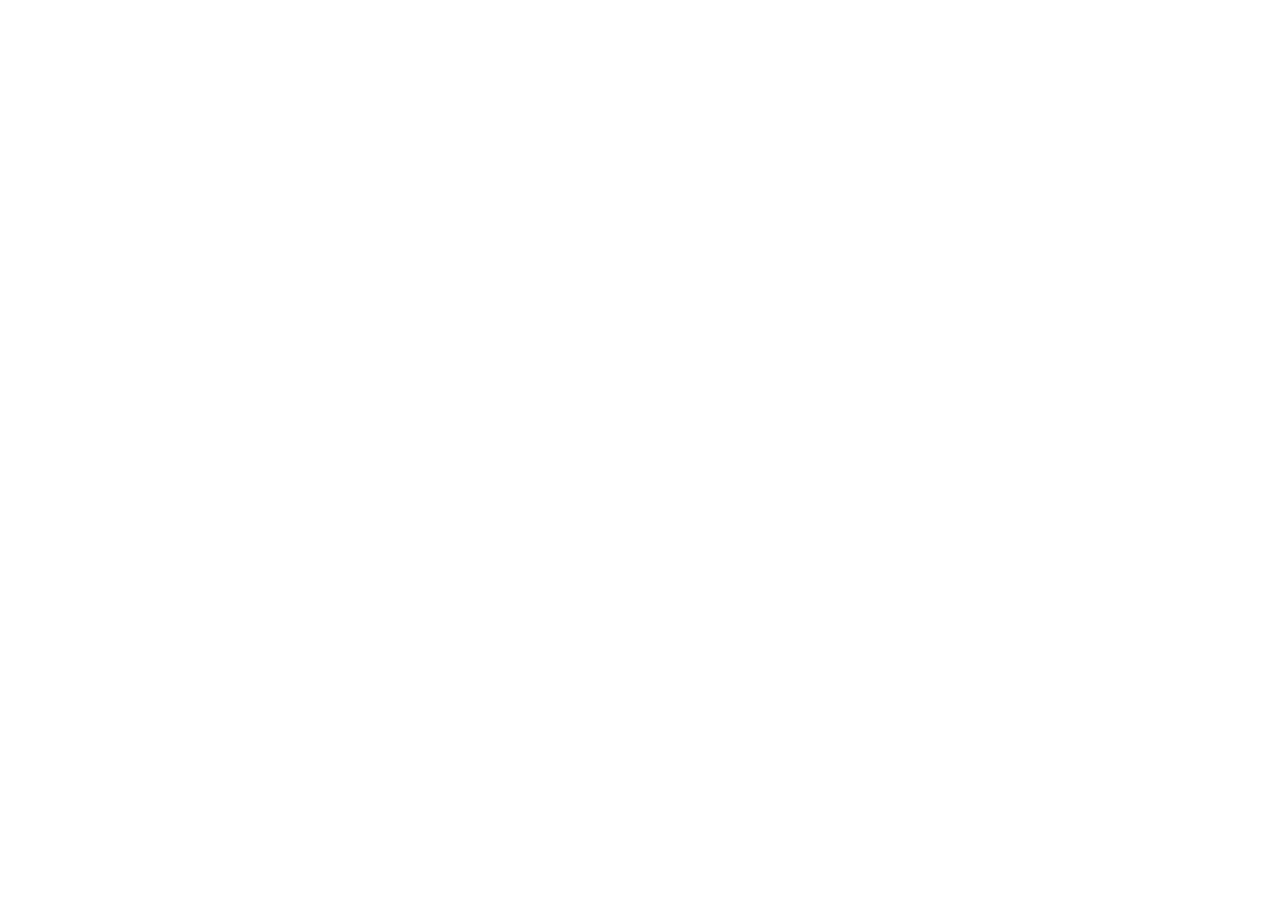
==== index.html @ 3824fddb "Added an image" ====
<!DOCTYPE html>
<html lang="en">
<head>
    <meta charset="UTF-8">
    <meta name="viewport" content="width=device-width, initial-scale=1.0">
    <title>Clone:Samsung home-page</title>
    <link rel="stylesheet" href="style.css">
</head>
<body>
    <div class="joyce">
        
    </div>
</body>
</html>
---- style.css ----
*{
    padding: 0;
    margin: 0;
    box-sizing: border-box;
}
.joyce{
    width: 100%;
}
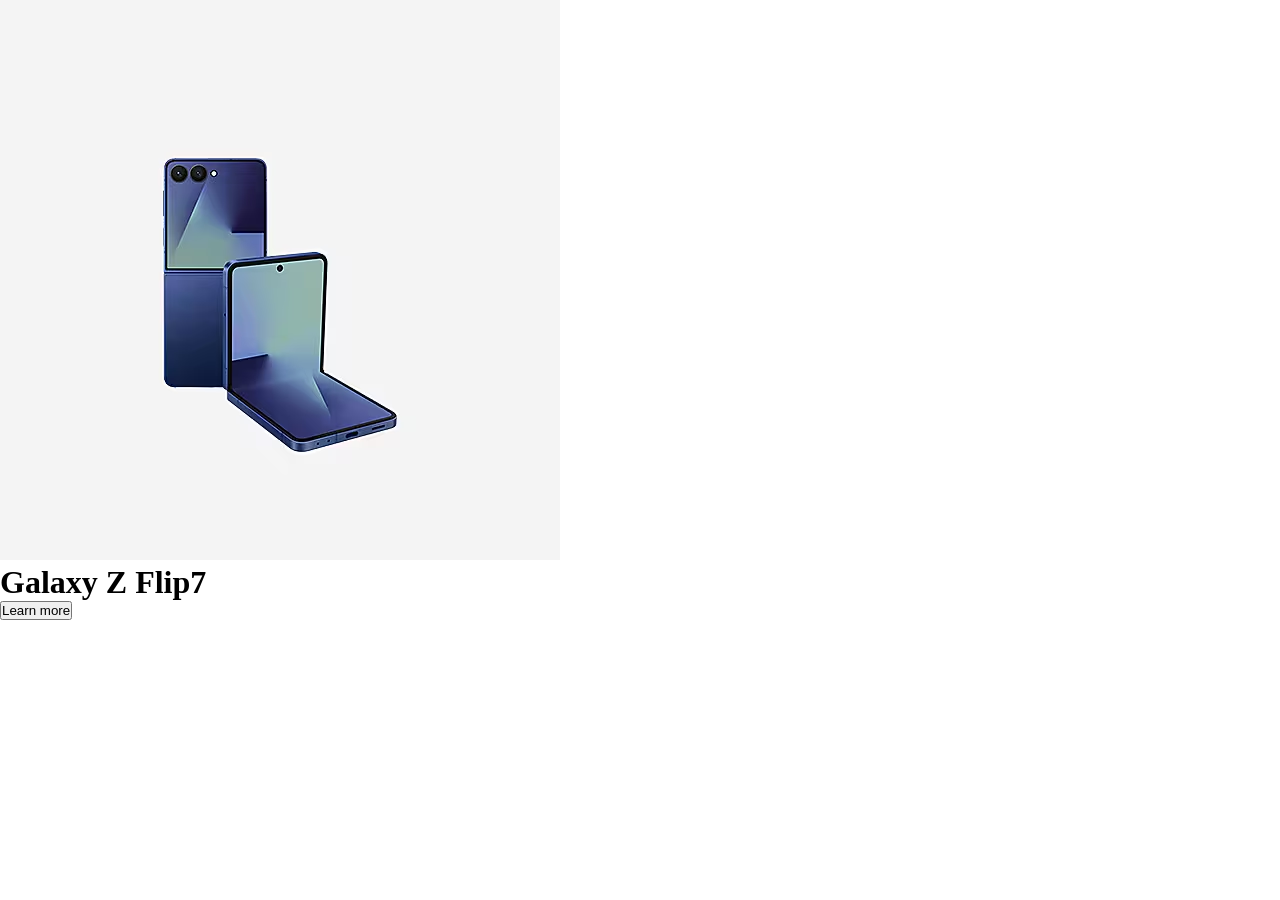
==== commit 18d86c11: "Added an image" ====
--- a/index.html
+++ b/index.html
@@ -8,7 +8,13 @@
 </head>
 <body>
     <div class="joyce">
-        
+        <div class="samsung1">
+            <img src="./Galaxy-Z-Flip7_Home_Feature_Card_560x560.avif" alt="" class="samsung1-img">   
+            <div class="samsung1-text">
+                <h1>Galaxy Z Flip7</h1>
+                <button class="samsung1-btn">Learn more</button>
+           </div>
+           <div class=""
     </div>
 </body>
 </html>
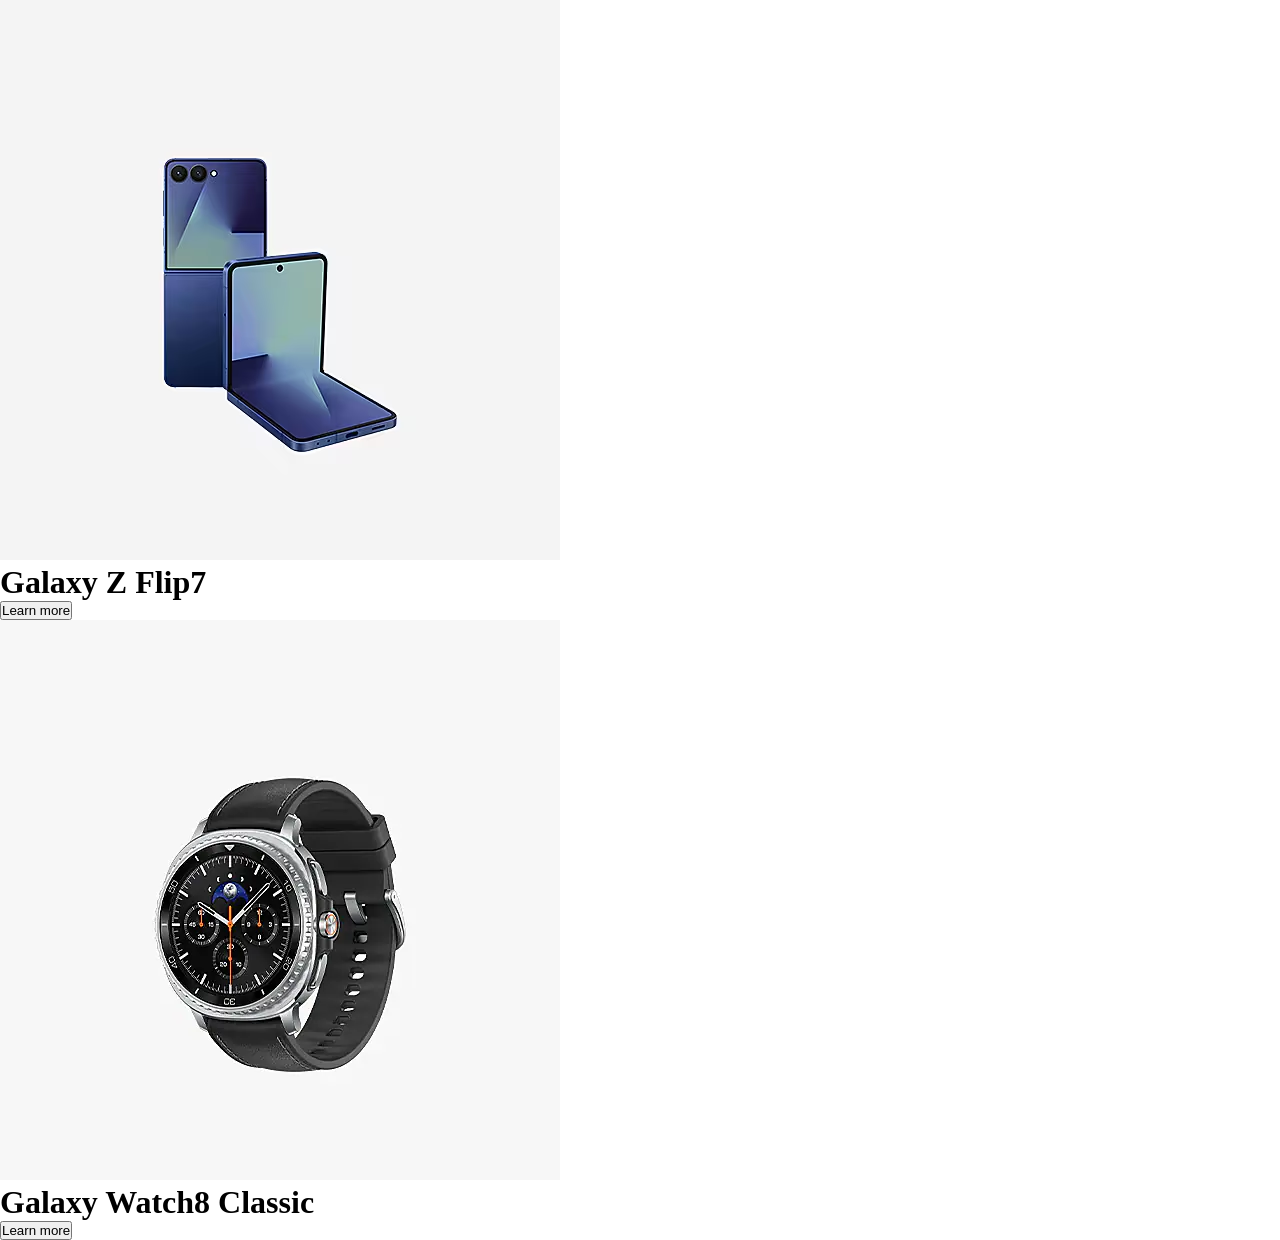
==== commit 1be36cc6: "Added an image" ====
--- a/index.html
+++ b/index.html
@@ -14,7 +14,13 @@
                 <h1>Galaxy Z Flip7</h1>
                 <button class="samsung1-btn">Learn more</button>
            </div>
-           <div class=""
+           <div class="samsung2">
+            <img src="./HOME_Feature-Card_Galaxy-Watch8-Classic_560x560.webp" alt="" class="samsung2-img">
+            <div class="samsung2-text">
+                <h1>Galaxy Watch8 Classic</h1>
+                <button class="samsung2-btn">Learn more</button>
+           </div>
+           
     </div>
 </body>
 </html>
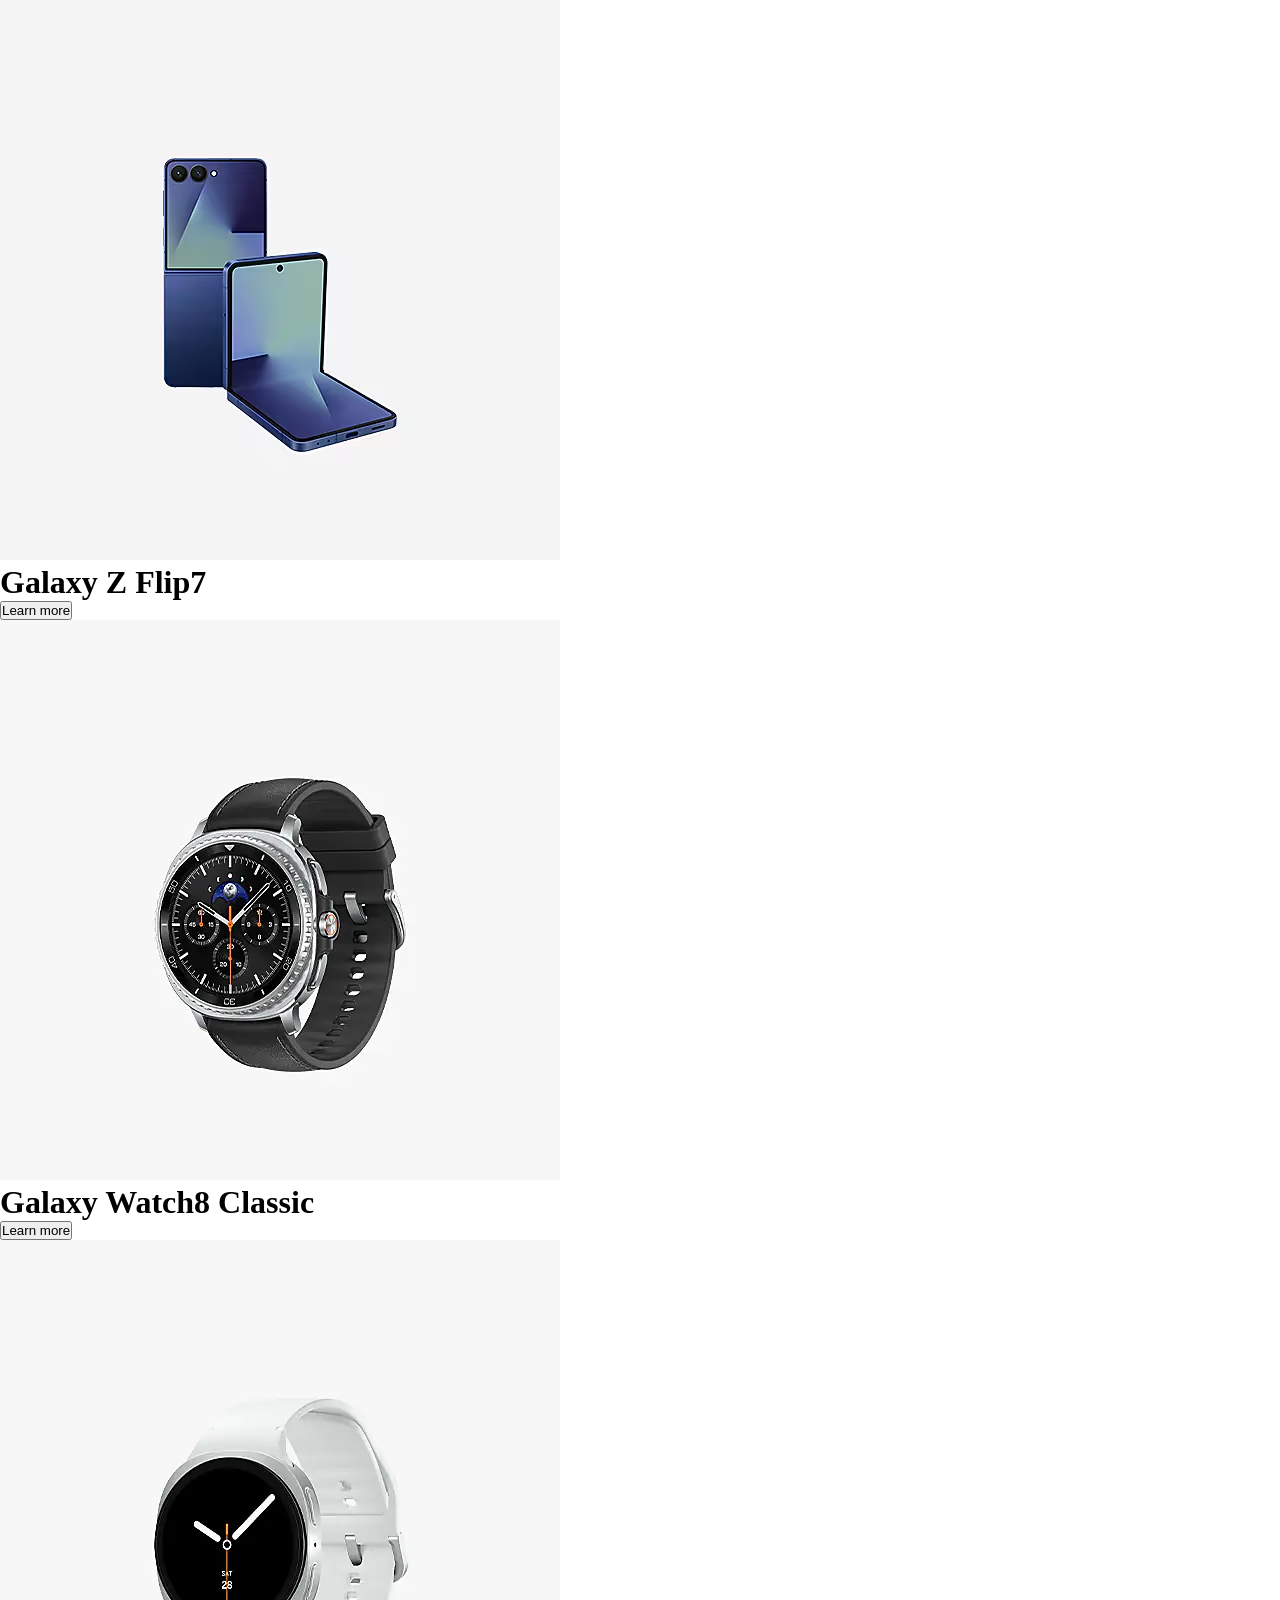
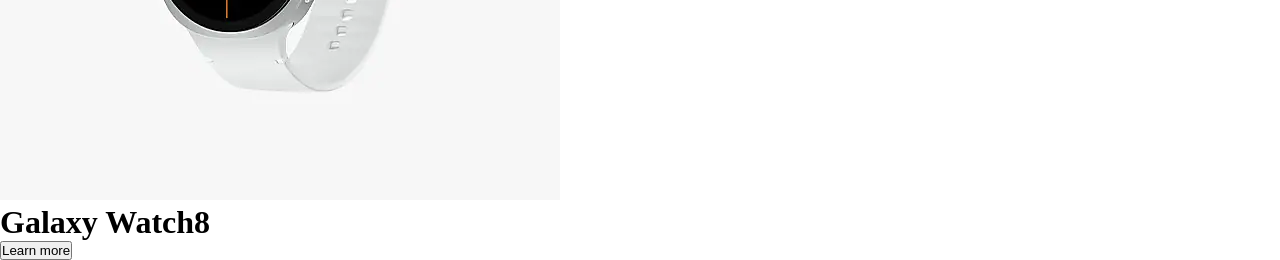
==== commit 91e3b4a2: "Added a replay image" ====
--- a/index.html
+++ b/index.html
@@ -20,6 +20,12 @@
                 <h1>Galaxy Watch8 Classic</h1>
                 <button class="samsung2-btn">Learn more</button>
            </div>
+           <div class="samsung3">
+            <img src="./HOME_Feature-Card_Galaxy-Watch8_560x560.webp" alt="" class="samsung3-img">
+            <div class="samsung3-text">
+                <h1>Galaxy Watch8</h1>
+                <button class="samsung3-btn">Learn more</button>
+           </div>
            
     </div>
 </body>
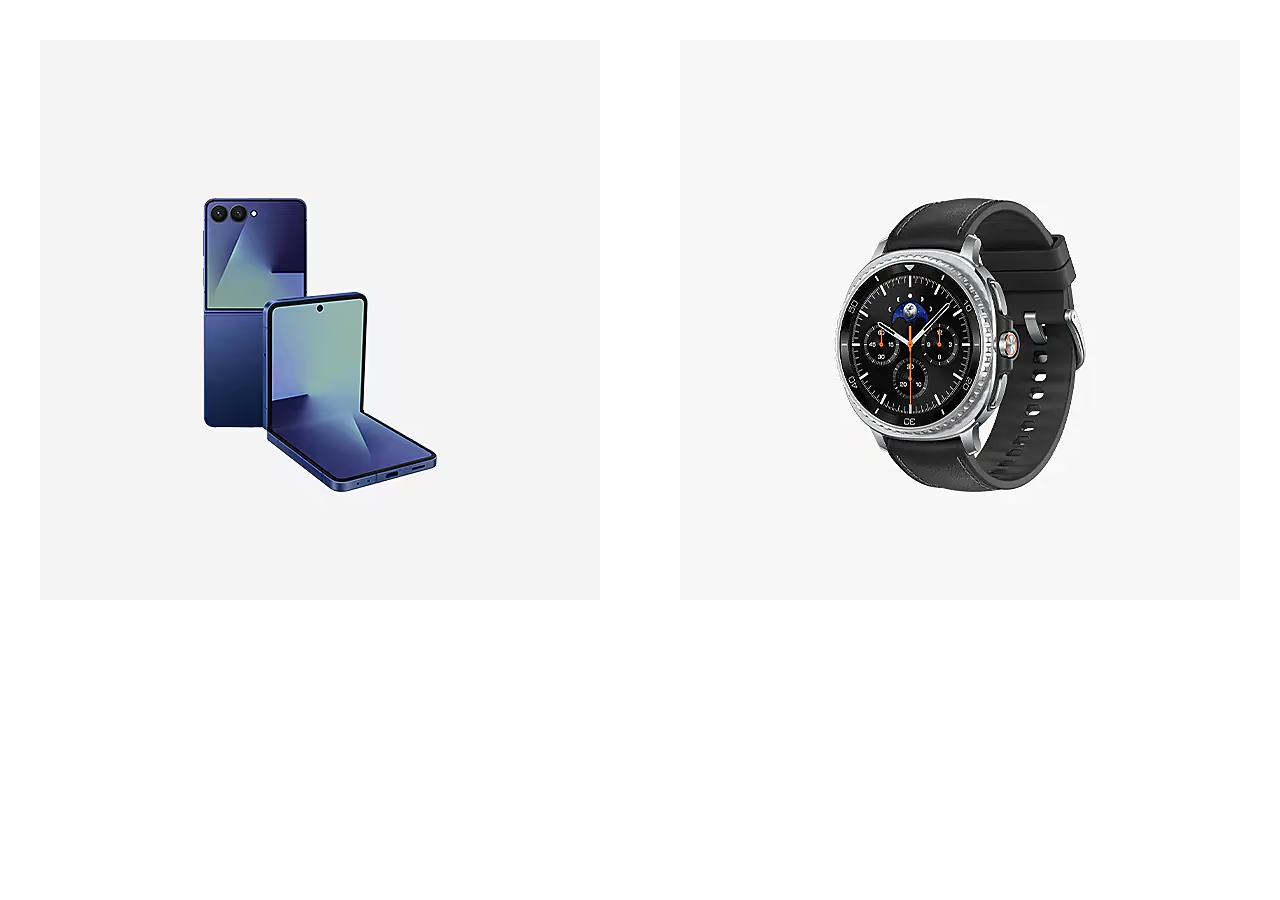
==== commit 4a938b7c: "Added" ====
--- a/index.html
+++ b/index.html
@@ -9,24 +9,18 @@
 <body>
     <div class="joyce">
         <div class="samsung1">
-            <img src="./Galaxy-Z-Flip7_Home_Feature_Card_560x560.avif" alt="" class="samsung1-img">   
-            <div class="samsung1-text">
-                <h1>Galaxy Z Flip7</h1>
-                <button class="samsung1-btn">Learn more</button>
-           </div>
-           <div class="samsung2">
+            <img src="./Galaxy-Z-Flip7_Home_Feature_Card_560x560.avif" alt="" class="samsung1-img">
+        </div>
+        <div class="samsung2">
             <img src="./HOME_Feature-Card_Galaxy-Watch8-Classic_560x560.webp" alt="" class="samsung2-img">
-            <div class="samsung2-text">
-                <h1>Galaxy Watch8 Classic</h1>
-                <button class="samsung2-btn">Learn more</button>
-           </div>
-           <div class="samsung3">
+        </div>
+        <div class="samsung3">
             <img src="./HOME_Feature-Card_Galaxy-Watch8_560x560.webp" alt="" class="samsung3-img">
-            <div class="samsung3-text">
-                <h1>Galaxy Watch8</h1>
-                <button class="samsung3-btn">Learn more</button>
-           </div>
-           
+        </div>
+        <div class="samsung4">
+            <img src="./Replay_Galaxy-Z-Flip7_Home_Feature_Card_560x560.avif" alt="" class="samsung4-img">
+        </div>
     </div>
+
 </body>
 </html>
--- a/style.css
+++ b/style.css
@@ -4,5 +4,43 @@
     box-sizing: border-box;
 }
 .joyce{
-    width: 100%;
+    display: flex;
+    margin: auto;
+    width: 200%;
+}
+.samsung1{
+    display: flex;
+    width: 25%;
+    text-align: center;
+    margin: 40px;
+}
+.samsung2{
+    display: flex;
+    width: 25%;
+    text-align: center;
+    margin: 40px;
+}
+.samsung3{
+    display: flex;
+    width: 25%;
+    text-align: center;
+    margin: 40px;
+}
+.samsung4{
+    display: flex;
+    width: 25%;
+    text-align: center;
+    margin: 40px;
+}
+.samsung1-img{
+    size: 10%;
+}
+.samsung2-img{
+    size: 10%;
+}
+.samsung3-img{
+    size: 10%;
+}
+.samsung4-img{
+    size: 10%;
 }
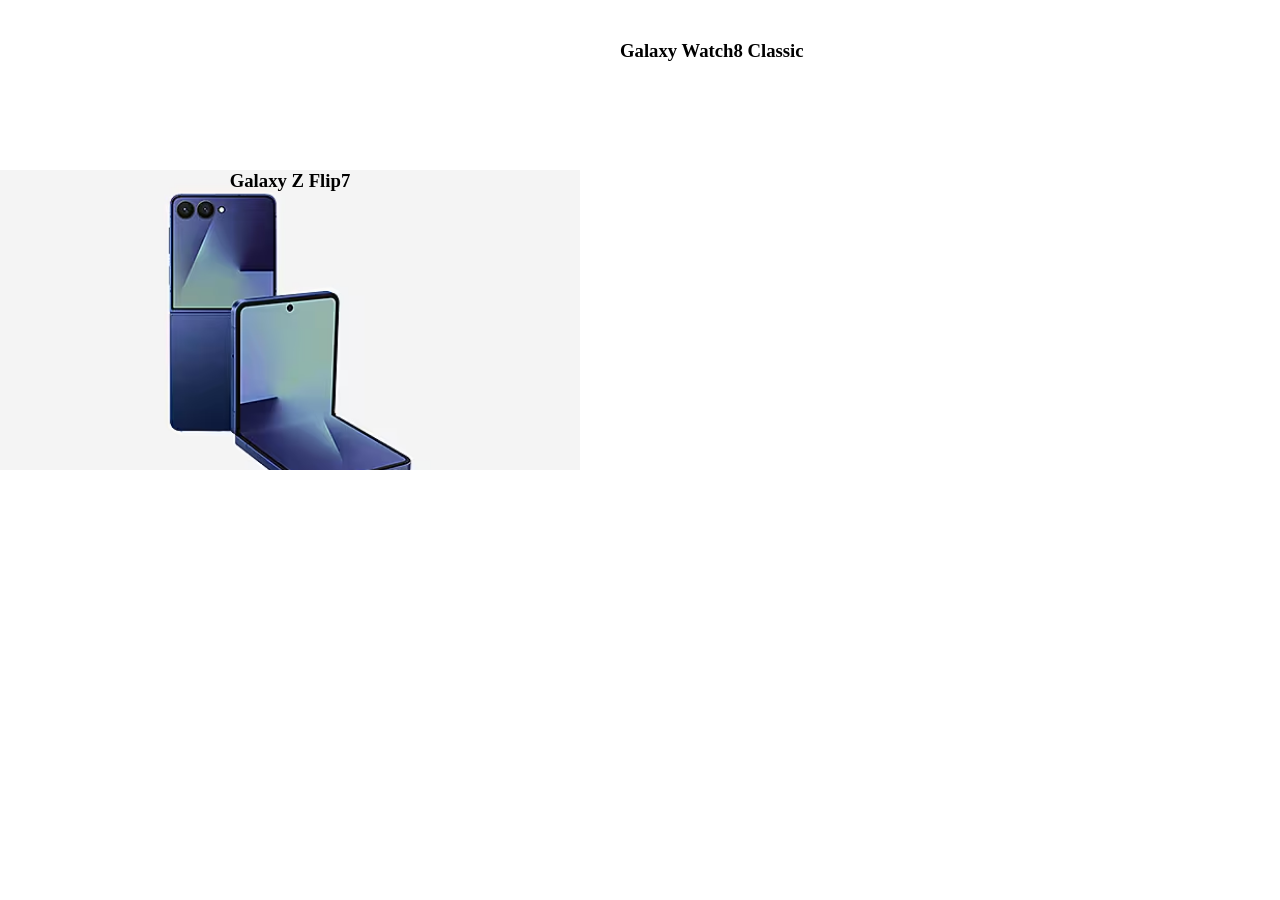
==== commit e154f6f8: "added" ====
--- a/index.html
+++ b/index.html
@@ -9,10 +9,10 @@
 <body>
     <div class="joyce">
         <div class="samsung1">
-            <img src="./Galaxy-Z-Flip7_Home_Feature_Card_560x560.avif" alt="" class="samsung1-img">
+            <h3 class="samsung1-heading">Galaxy Z Flip7</h3>
         </div>
         <div class="samsung2">
-            <img src="./HOME_Feature-Card_Galaxy-Watch8-Classic_560x560.webp" alt="" class="samsung2-img">
+            <h3 class="samsung2-heading">Galaxy Watch8 Classic</h3>
         </div>
         <div class="samsung3">
             <img src="./HOME_Feature-Card_Galaxy-Watch8_560x560.webp" alt="" class="samsung3-img">
--- a/style.css
+++ b/style.css
@@ -9,10 +9,13 @@
     width: 200%;
 }
 .samsung1{
-    display: flex;
+    background-image: url(./Galaxy-Z-Flip7_Home_Feature_Card_560x560.avif); 
     width: 25%;
     text-align: center;
-    margin: 40px;
+    margin: auto;
+    height: 300px;
+    background-size: cover;
+    background-position: center;
 }
 .samsung2{
     display: flex;
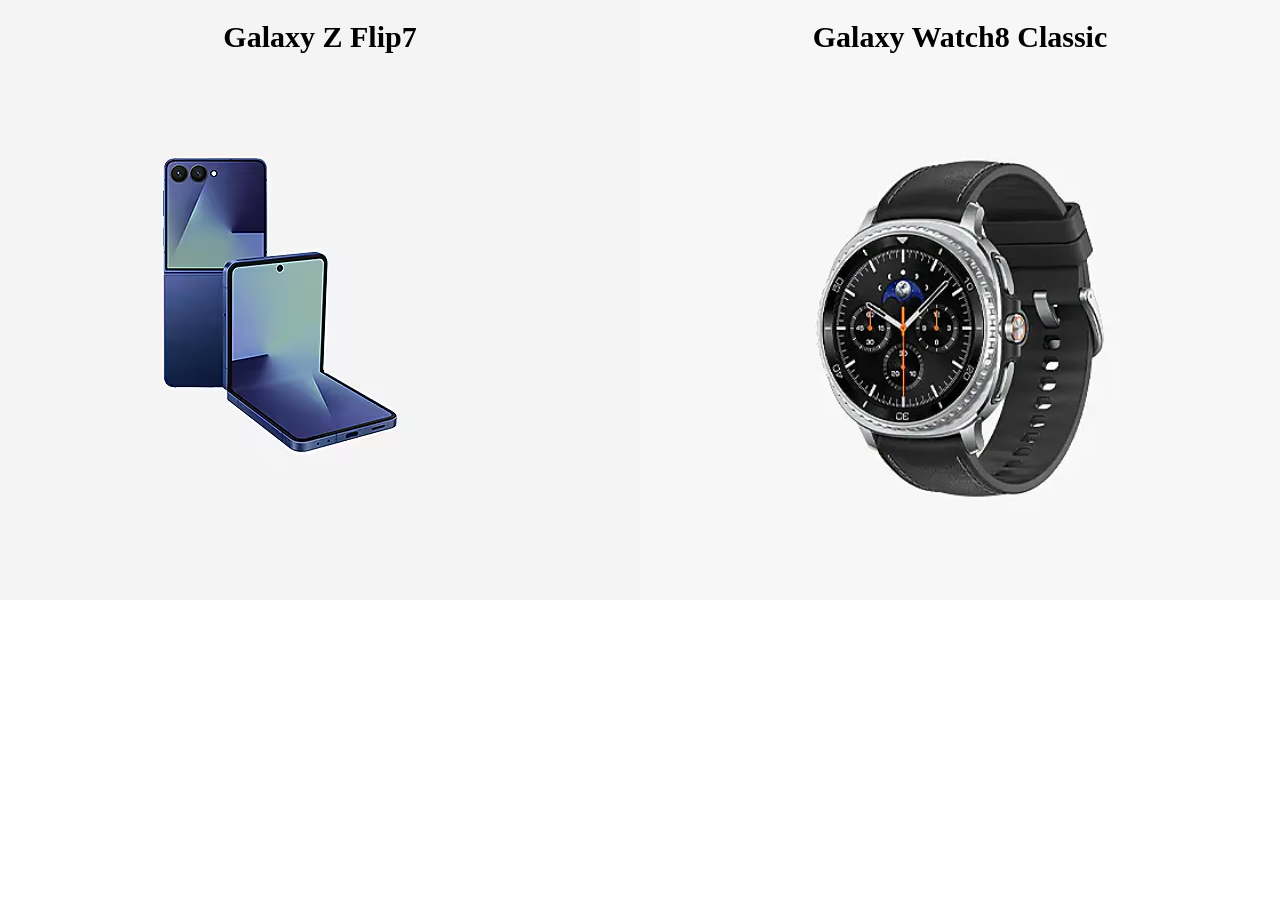
==== commit 2fb6b86b: "Added" ====
--- a/index.html
+++ b/index.html
@@ -8,19 +8,21 @@
 </head>
 <body>
     <div class="joyce">
-        <div class="samsung1">
-            <h3 class="samsung1-heading">Galaxy Z Flip7</h3>
+            <div class="samsung1">
+            <h3 class="samsung-heading">Galaxy Z Flip7</h3>
         </div>
         <div class="samsung2">
-            <h3 class="samsung2-heading">Galaxy Watch8 Classic</h3>
+            <h3 class="samsung-heading">Galaxy Watch8 Classic</h3>
         </div>
         <div class="samsung3">
-            <img src="./HOME_Feature-Card_Galaxy-Watch8_560x560.webp" alt="" class="samsung3-img">
+            <h3 class="samsung-heading">Galaxy Watch8</h3>
         </div>
         <div class="samsung4">
-            <img src="./Replay_Galaxy-Z-Flip7_Home_Feature_Card_560x560.avif" alt="" class="samsung4-img">
+            <h3 class="samsung.heading">Unpacked Replay</h3>
         </div>
+        
     </div>
+
 
 </body>
 </html>
--- a/style.css
+++ b/style.css
@@ -13,27 +13,34 @@
     width: 25%;
     text-align: center;
     margin: auto;
-    height: 300px;
+    height: 600px;
+}
+.samsung2{
+    background-image: url(./HOME_Feature-Card_Galaxy-Watch8-Classic_560x560.webp);
+    width: 25%;
+    text-align: center;
+    margin: auto;
+    height: 600px;
     background-size: cover;
     background-position: center;
 }
-.samsung2{
-    display: flex;
+.samsung3{
+    background-image: url(./HOME_Feature-Card_Galaxy-Watch8_560x560.webp);
     width: 25%;
     text-align: center;
-    margin: 40px;
+    margin: auto;
+    height: 600px;
+    background-size: cover;
+    background-position: center;
 }
-.samsung3{
-    display: flex;
+.samsung4{
+    background-image: url(./Replay_Galaxy-Z-Flip7_Home_Feature_Card_560x560.avif);
     width: 25%;
     text-align: center;
-    margin: 40px;
-}
-.samsung4{
-    display: flex;
-    width: 25%;
-    text-align: center;
-    margin: 40px;
+    margin: auto;
+    height: 600px;
+    background-size: cover;
+    background-position: center;
 }
 .samsung1-img{
     size: 10%;
@@ -45,5 +52,17 @@
     size: 10%;
 }
 .samsung4-img{
-    size: 10%;
+    size: 20%;
+}
+.samsung-heading{
+    font-size: 30px;
+    font-weight: 600;
+    color: black;
+    margin-top: 20px;
+}
+.samsung.heading{
+    font-size: 20px;
+    font-weight: 600;
+    color: white;
+    margin-top: 20px;
 }
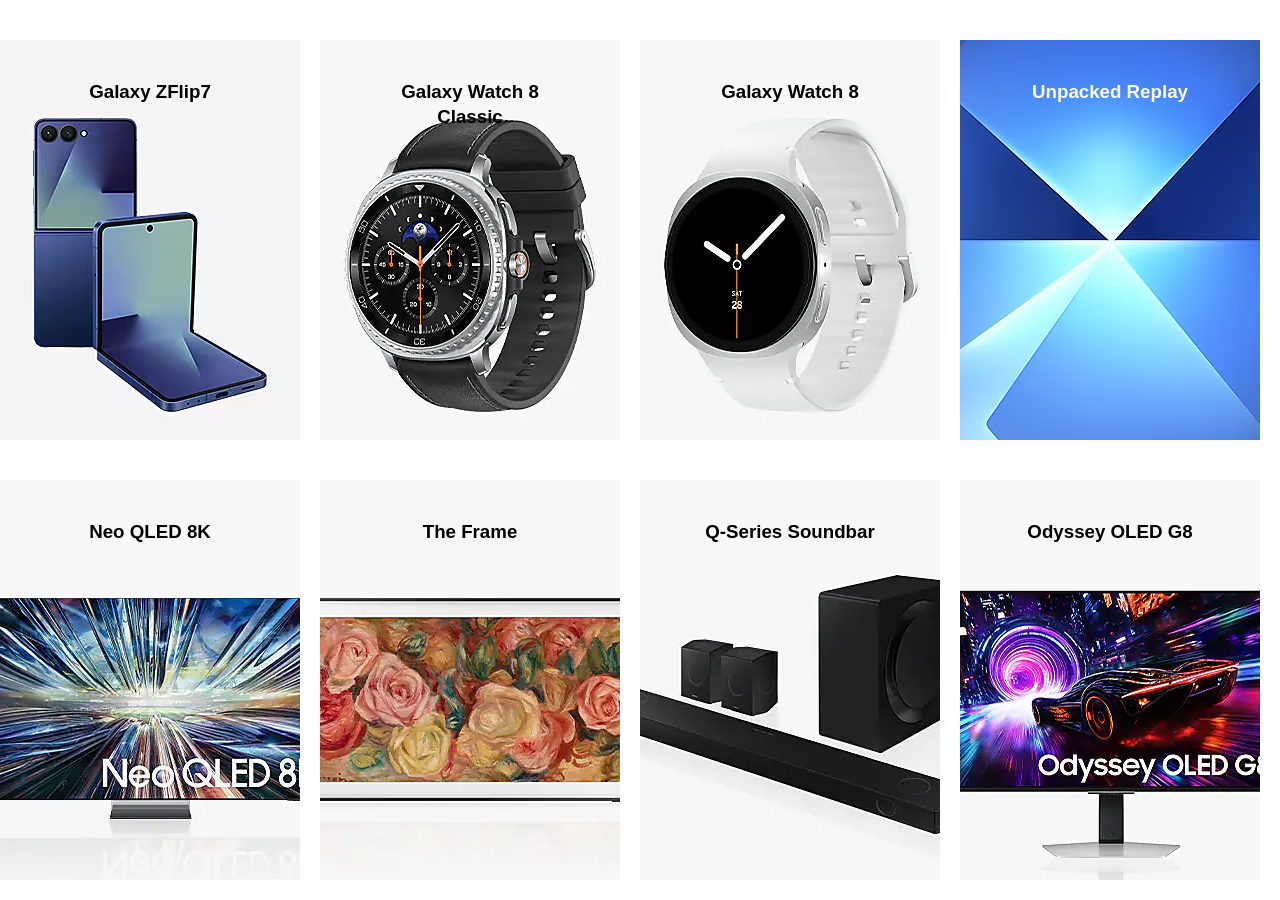
==== commit 8eb6526e: "Added all" ====
--- a/index.html
+++ b/index.html
@@ -1,28 +1,46 @@
 <!DOCTYPE html>
 <html lang="en">
+
 <head>
     <meta charset="UTF-8">
     <meta name="viewport" content="width=device-width, initial-scale=1.0">
     <title>Clone:Samsung home-page</title>
     <link rel="stylesheet" href="style.css">
 </head>
+
 <body>
     <div class="joyce">
+        <div class="container_joyce">
             <div class="samsung1">
-            <h3 class="samsung-heading">Galaxy Z Flip7</h3>
+                <h3 class="samsung-heading">Galaxy ZFlip7</h3>
+            </div>
+            <div class="samsung2">
+                <h3 class="samsung-heading">Galaxy Watch 8 Classic</h3>
+            </div>
+            <div class="samsung3">
+                <h3 class="samsung-heading">Galaxy Watch 8</h3>
+            </div>
+            <div class="samsung4">
+                <h3 class="text-wrap">Unpacked Replay</h3>
+            </div>
         </div>
-        <div class="samsung2">
-            <h3 class="samsung-heading">Galaxy Watch8 Classic</h3>
-        </div>
-        <div class="samsung3">
-            <h3 class="samsung-heading">Galaxy Watch8</h3>
-        </div>
-        <div class="samsung4">
-            <h3 class="samsung.heading">Unpacked Replay</h3>
-        </div>
-        
     </div>
 
-
+    <div class="joyce2">
+        <div class="container_joyce2">
+            <div class="MDVD1">
+                <h3 class="MDVD_heading">Neo QLED 8K</h3>
+            </div>
+            <div class="MDVD2">
+                <h3 class="MDVD_heading">The Frame</h3>
+            </div>
+            <div class="MDVD3">
+                <h3 class="MDVD_heading">Q-Series Soundbar</h3>
+            </div>
+            <div class="MDVD4">
+                <h3 class="MDVD_heading">Odyssey OLED G8</h3>
+            </div>
+        </div>
+    </div>
 </body>
 </html>
--- a/style.css
+++ b/style.css
@@ -5,64 +5,152 @@
 }
 .joyce{
     display: flex;
-    margin: auto;
-    width: 200%;
+    width: 100%;
+    padding: auto;
+}
+.container_joyce{
+    display: flex;
+    width: 100%;
 }
 .samsung1{
-    background-image: url(./Galaxy-Z-Flip7_Home_Feature_Card_560x560.avif); 
-    width: 25%;
+    height: 400px;
+    margin-top: 40px;
+    width: 25%; 
+    background-image: url(./Galaxy-Z-Flip7_Home_Feature_Card_560x560.avif   );
+    background-position: center;
+    background-image: center; ;
+    padding-left: 50px;
+    padding-right: 50px;
+    padding-top: 20px;
     text-align: center;
-    margin: auto;
-    height: 600px;
+    margin-right: 20px;
 }
 .samsung2{
+    height: 400px;
+    margin-top: 40px;
+    width: 25%;
     background-image: url(./HOME_Feature-Card_Galaxy-Watch8-Classic_560x560.webp);
+    background-position: center;
+    background-image: center; ;
+    padding-left: 50px;
+    padding-right: 50px;
+    padding-top: 20px;
+    text-align: center;
+    margin-right: 20px;
+}
+
+.samsung3{
+    height: 400px;
+    margin-top: 40px;
     width: 25%;
+    background-image: url(./HOME_Feature-Card_Galaxy-Watch8_560x560.webp    );
+    background-position: center;
+    background-image: center; ;
+    padding-left: 50px;
+    padding-right: 50px;
+    padding-top: 20px;
     text-align: center;
-    margin: auto;
-    height: 600px;
-    background-size: cover;
-    background-position: center;
-}
-.samsung3{
-    background-image: url(./HOME_Feature-Card_Galaxy-Watch8_560x560.webp);
-    width: 25%;
-    text-align: center;
-    margin: auto;
-    height: 600px;
-    background-size: cover;
-    background-position: center;
+    margin-right: 20px;
 }
 .samsung4{
+    height: 400px;
+    margin-top: 40px;
+    width: 25%;
     background-image: url(./Replay_Galaxy-Z-Flip7_Home_Feature_Card_560x560.avif);
-    width: 25%;
+    background-position: center;
+    background-image: center; ;
+    padding-left: 50px;
+    padding-right: 50px;
+    padding-top: 20px;
     text-align: center;
-    margin: auto;
-    height: 600px;
-    background-size: cover;
-    background-position: center;
-}
-.samsung1-img{
-    size: 10%;
-}
-.samsung2-img{
-    size: 10%;
-}
-.samsung3-img{
-    size: 10%;
-}
-.samsung4-img{
-    size: 20%;
+    margin-right: 20px;
 }
 .samsung-heading{
-    font-size: 30px;
-    font-weight: 600;
-    color: black;
+    font-size: 1.66667;
+    font-weight: 700;
+    color: #000;
+    margin-top: 20px;
+    font-family: 'SamsungSharpSans', arial, sans-serif;
+    line-height: 1.333;
+}
+.text-wrap{
+    font-size: 1.66667;
+    font-weight: 700;
+    color: #fff;
+    margin-top: 20px;
+    font-family: 'SamsungSharpSans', arial, sans-serif;
+    line-height: 1.333;
+}
+.container_joyce h3{
+    font-size: 1.66667;
+    font-weight: 700;   
     margin-top: 20px;
 }
-.samsung.heading{
-    font-size: 20px;
-    font-weight: 600;
-    color: white;
+.joyce2{
+    display: flex;
+    padding: auto;
+}
+.container_joyce2{
+    display: flex;
+    width: 100%;
+}
+.MDVD1{
+    height: 400px;
+    margin-top: 40px;
+    width: 30%;
+    background-image: url(./MDVD_Feature_Card1_560X560.webp);
+    background-position: center;
+    background-image: center; ;
+    padding-left: 50px;
+    padding-right: 50px;
+    padding-top: 20px;
+    text-align: center;
+    margin-right: 20px;
+}
+.MDVD2{
+    height: 400px;
+    margin-top: 40px;
+    width: 30%;
+    background-image: url(./MDVD_Feature_Card2_560X560.webp);
+    background-position: center;
+    background-image: center; ;
+    padding-left: 50px;
+    padding-right: 50px;
+    padding-top: 20px;
+    text-align: center;
+    margin-right: 20px;
+}
+.MDVD3{
+    height: 400px;
+    margin-top: 40px;
+    width: 30%;
+    background-image: url(./MDVD_Feature_Card3_560X560.webp);
+    background-position: center;
+    background-image: center;
+    padding-left: 50px;
+    padding-right: 50px;
+    padding-top: 20px;
+    text-align: center;
+    margin-right: 20px;
+}
+.MDVD4{
+    height: 400px;
+    margin-top: 40px;
+    width: 30%; 
+    background-image: url(./MDVD_Feature_Card4_560X560.webp);
+    background-position: center;
+    background-image: center;
+    padding-left: 50px;
+    padding-right: 50px;
+    padding-top: 20px;
+    text-align: center;
+    margin-right: 20px;
+}
+.MDVD_heading{
+    font-size: 1.66667;
+    font-weight: 700;
+    color: #000;
     margin-top: 20px;
+    font-family: 'SamsungSharpSans', arial, sans-serif;
+    line-height: 1.333;
 }
